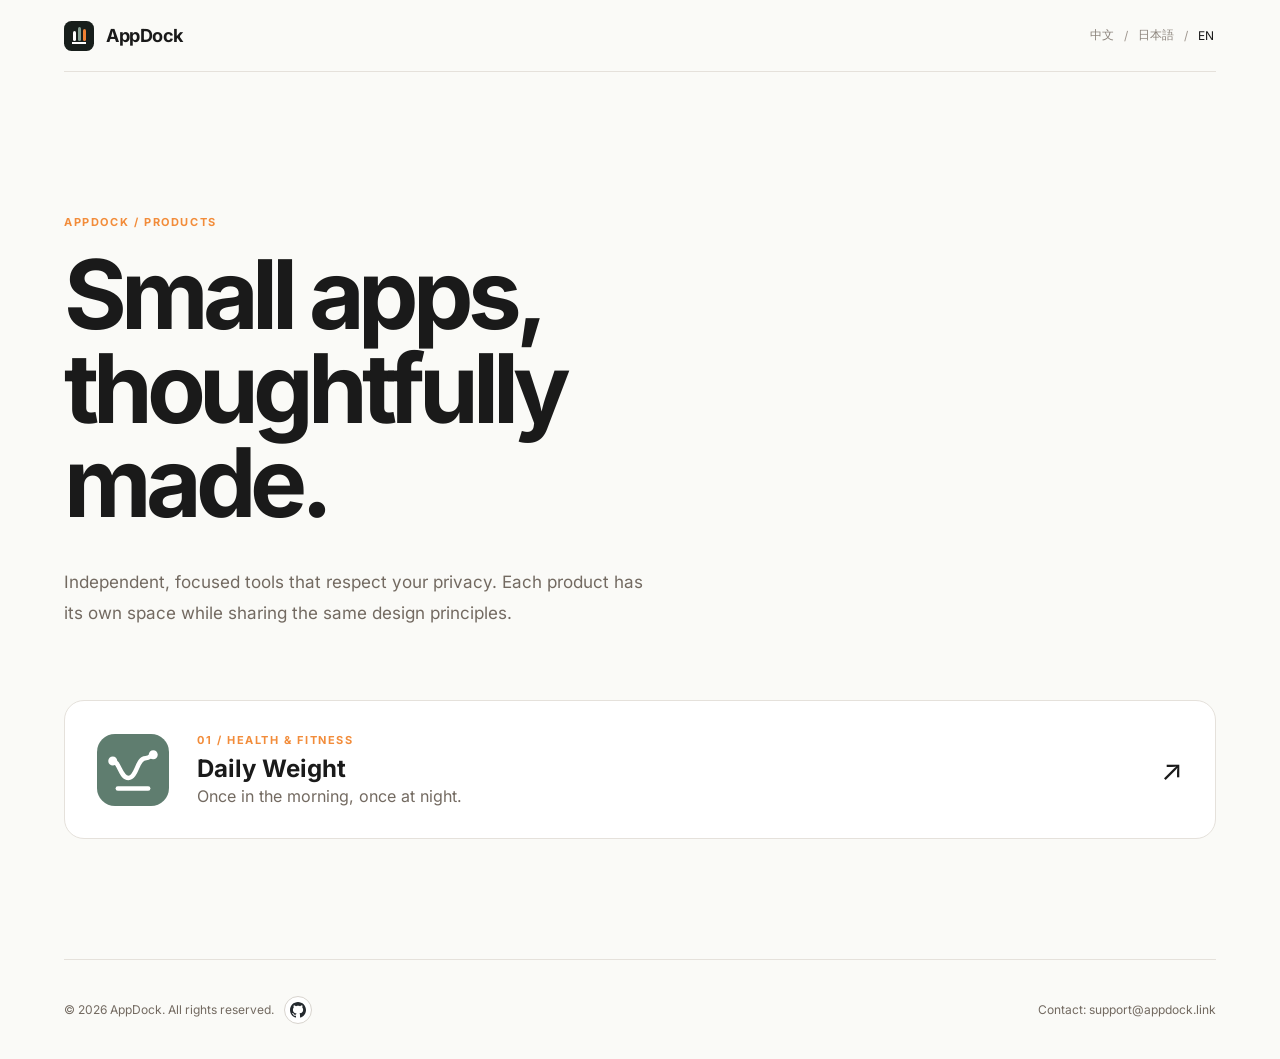
==== index.html @ 4259194f "更新网页介绍" ====
<!doctype html>
<html lang="zh-CN">

<head>
  <meta charset="utf-8" />
  <meta name="viewport" content="width=device-width, initial-scale=1" />
  <meta name="theme-color" content="#fafaf7" />
  <meta name="description" content="AppDock — 用心打磨的小应用。" data-i18n-content="meta.description" />
  <link rel="canonical" href="https://appdock.link/" />
  <link rel="icon" href="./assets/appdock-icon.svg?v=2" type="image/svg+xml" sizes="any" />
  <link rel="alternate icon" href="./favicon.ico?v=2" sizes="32x32" />
  <link rel="apple-touch-icon" href="./assets/apple-touch-icon.png?v=2" />
  <link rel="stylesheet" href="./portal.css" />
  <title>AppDock — 用心打磨的小应用</title>
</head>

<body>
  <header>
    <a class="brand" href="./" aria-label="AppDock">
      <span class="brand-mark" aria-hidden="true">
        <span class="brand-bars"><i></i><i></i><i></i></span>
        <span class="brand-baseline"></span>
      </span>
      <span>AppDock</span>
    </a>
    <div class="language-switcher" aria-label="选择语言" data-i18n-aria-label="a11y.language">
      <button type="button" data-locale="zh-CN">中文</button>
      <span aria-hidden="true">/</span>
      <button type="button" data-locale="ja">日本語</button>
      <span aria-hidden="true">/</span>
      <button type="button" data-locale="en">EN</button>
    </div>
  </header>
  <main>
    <p class="eyebrow" data-i18n="hero.eyebrow">APPDOCK / 产品</p>
    <h1><span>Small apps,</span><span>thoughtfully made.</span></h1>
    <p class="intro" data-i18n="hero.intro">独立、克制、尊重隐私的小工具。每一款产品都有自己的空间，也共享同一种设计原则。</p>

    <a class="product-card" href="./dailyWeight/">
      <img src="./dailyWeight/assets/images/app-icon.svg" alt="" width="72" height="72" />
      <div>
        <span class="product-index" data-i18n="product.category">01 / 健康与健身</span>
        <strong data-i18n="product.name">朝夕体重</strong>
        <p data-i18n="product.description">每天早晚，各记一次。</p>
      </div>
      <span class="arrow" aria-hidden="true">↗</span>
    </a>
  </main>
  <footer>
    <div class="footer-copyright">
      <span>© 2026 AppDock. All rights reserved.</span>
      <a class="github-link" href="https://github.com/LinHaobo0221" target="_blank" rel="noopener noreferrer"
        aria-label="GitHub — LinHaobo0221" title="GitHub — LinHaobo0221">
        <img src="./assets/social/github-mark.svg" alt="" width="16" height="16" />
      </a>
    </div>
    <a class="footer-contact" href="mailto:support@appdock.link"><span data-i18n="footer.contact">联系我们：</span><span>support@appdock.link</span></a>
  </footer>
  <script src="./portal.js" defer></script>
</body>

</html>
---- portal.css ----
@font-face {
  font-family: "AppDock Inter";
  src: url("./dailyWeight/assets/fonts/inter-400.ttf") format("truetype");
  font-weight: 400;
  font-display: swap;
}

:root {
  --portal-font: "AppDock Inter", "PingFang SC", "Microsoft YaHei", sans-serif;
}

html[lang="ja"] {
  --portal-font: "AppDock Inter", "Hiragino Sans", "Yu Gothic", YuGothic, sans-serif;
}

html[lang="en"] {
  --portal-font: "AppDock Inter", -apple-system, BlinkMacSystemFont, "Segoe UI", sans-serif;
}

@font-face {
  font-family: "AppDock Inter";
  src: url("./dailyWeight/assets/fonts/inter-700.ttf") format("truetype");
  font-weight: 700;
  font-display: swap;
}

* {
  box-sizing: border-box;
}

body {
  max-width: 1200px;
  min-height: 100vh;
  margin: 0 auto;
  padding: 0 24px;
  color: #1a1a1a;
  background: #fafaf7;
  font-family: var(--portal-font);
}

a {
  color: inherit;
  text-decoration: none;
}

header,
footer {
  display: flex;
  align-items: center;
  justify-content: space-between;
}

header {
  height: 72px;
  border-bottom: 1px solid #e5e1db;
}

header p,
footer {
  color: #736a61;
  font-size: 12px;
}

.brand {
  display: inline-flex;
  align-items: center;
  gap: 12px;
  font-size: 18px;
  font-weight: 700;
  letter-spacing: -0.5px;
}

.brand-mark {
  display: flex;
  width: 30px;
  height: 30px;
  flex-direction: column;
  align-items: center;
  justify-content: center;
  gap: 1px;
  border-radius: 7.5px;
  background: #171e1b;
}

.brand-bars {
  display: flex;
  height: 14px;
  align-items: flex-end;
  gap: 2px;
}

.brand-bars i {
  width: 3px;
  border-radius: 2px;
}

.brand-bars i:nth-child(1) { height: 10px; background: #fff; }
.brand-bars i:nth-child(2) { height: 14px; background: #849f92; }
.brand-bars i:nth-child(3) { height: 12px; background: #f08133; }
.brand-baseline { width: 14px; height: 2px; background: #fff; }

.language-switcher {
  display: flex;
  align-items: center;
  gap: 8px;
  color: #a09890;
  font-size: 12px;
}

.language-switcher button {
  padding: 8px 2px;
  color: #8b837b;
  border: 0;
  background: transparent;
  font: inherit;
  cursor: pointer;
  transition: color 160ms ease;
}

.language-switcher button:hover,
.language-switcher button.is-active {
  color: #1a1a1a;
}

main {
  padding: 132px 0 120px;
}

.eyebrow,
.product-index {
  color: #f28c3a;
  font-size: 11px;
  font-weight: 700;
  letter-spacing: 1.6px;
}

h1 {
  max-width: 760px;
  margin: 18px 0 0;
  font-size: clamp(52px, 8vw, 96px);
  line-height: 0.98;
  letter-spacing: -0.065em;
}

h1 span {
  display: block;
}

.intro {
  max-width: 590px;
  margin: 38px 0 72px;
  color: #736a61;
  font-size: 17px;
  line-height: 1.8;
}

.product-card {
  position: relative;
  display: grid;
  grid-template-columns: 72px 1fr auto;
  gap: 28px;
  align-items: center;
  padding: 32px;
  border: 1px solid #e5e1db;
  border-radius: 20px;
  background: #fff;
  transition: border-color 180ms ease, transform 180ms ease;
}

.product-card:hover {
  border-color: #9eb2a8;
  transform: translateY(-2px);
}

.product-card img {
  width: 72px;
  height: 72px;
  border-radius: 18px;
}

.product-card strong,
.product-card p,
.product-index {
  display: block;
}

.product-card strong {
  margin-top: 7px;
  font-size: 24px;
}

.product-card p {
  margin: 3px 0 0;
  color: #736a61;
}

.arrow {
  font-size: 28px;
}

footer {
  min-height: 100px;
  border-top: 1px solid #e5e1db;
}

.footer-copyright {
  display: flex;
  align-items: center;
  gap: 10px;
}

.github-link {
  display: inline-flex;
  width: 28px;
  height: 28px;
  flex: 0 0 auto;
  align-items: center;
  justify-content: center;
  border: 1px solid #d8d4ce;
  border-radius: 50%;
  background: #fff;
  transition: border-color 160ms ease, transform 160ms ease;
}

.github-link img {
  width: 16px;
  height: 16px;
}

.github-link:hover {
  border-color: #8b847d;
  transform: translateY(-1px);
}

.footer-contact {
  color: #736a61;
  transition: color 160ms ease;
}

.footer-contact:hover {
  color: #1a1a1a;
}

.footer-contact span:last-child {
  font-family: "AppDock Inter", sans-serif;
}

@media (max-width: 600px) {
  main { padding: 82px 0 80px; }
  .intro { margin-bottom: 48px; }
  .product-card { grid-template-columns: 58px 1fr; gap: 18px; padding: 22px; }
  .product-card img { width: 58px; height: 58px; border-radius: 14px; }
  .product-card strong { font-size: 20px; }
  .arrow { display: none; }
  footer { align-items: flex-start; flex-direction: column; justify-content: center; gap: 12px; }
}
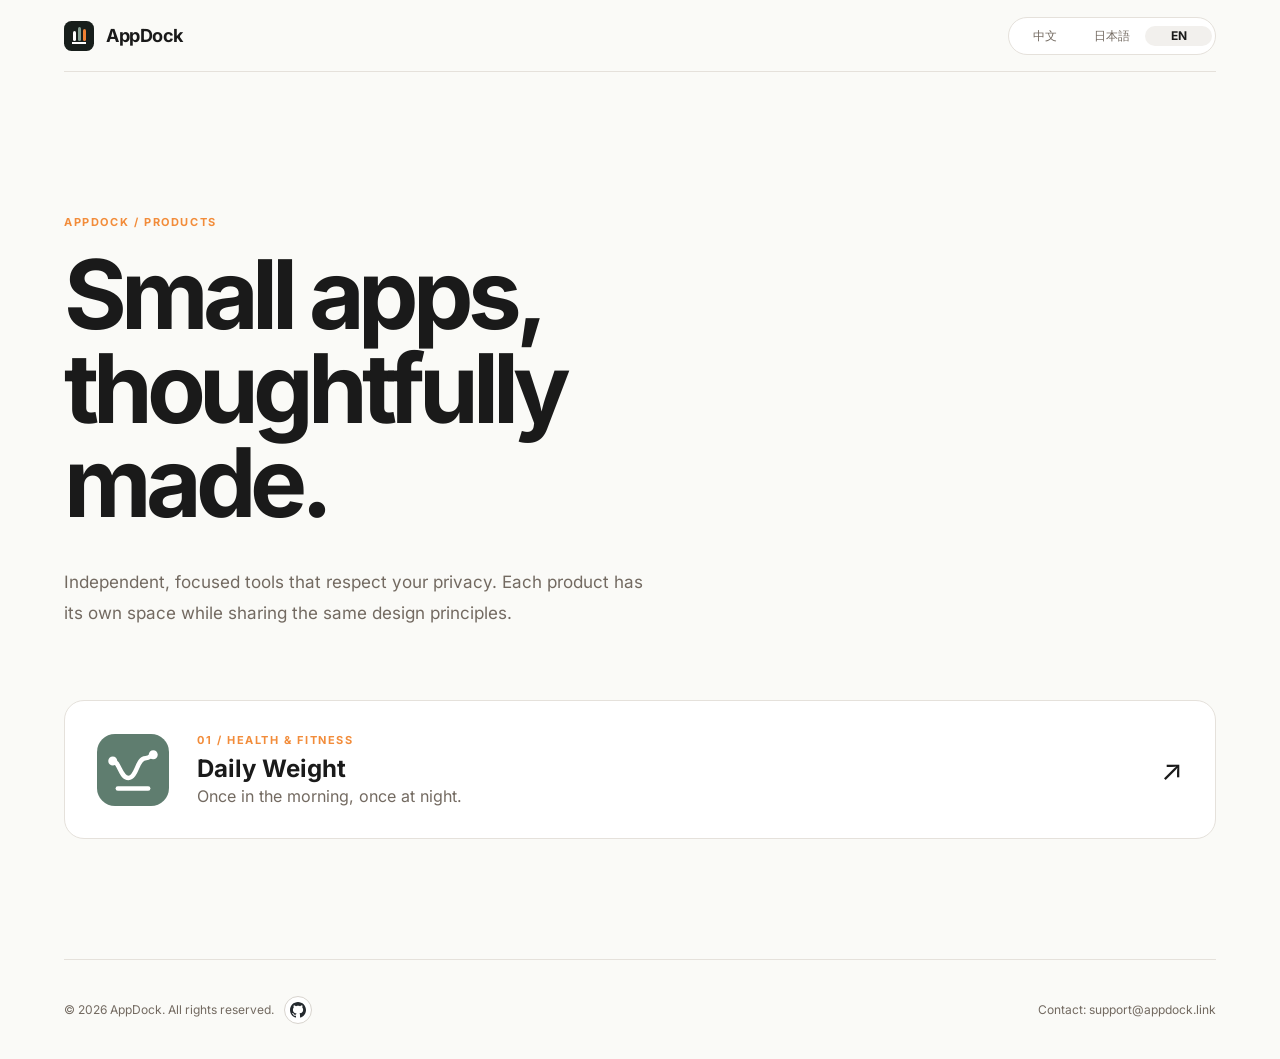
==== commit b2d6e443: "修正多语言样式" ====
--- a/index.html
+++ b/index.html
@@ -11,7 +11,7 @@
   <link rel="alternate icon" href="./favicon.ico?v=2" sizes="32x32" />
   <link rel="apple-touch-icon" href="./assets/apple-touch-icon.png?v=2" />
   <link rel="stylesheet" href="./portal.css" />
-  <title>AppDock — 用心打磨的小应用</title>
+  <title>AppDock — Small apps, thoughtfully made.</title>
 </head>
 
 <body>
@@ -23,12 +23,10 @@
       </span>
       <span>AppDock</span>
     </a>
-    <div class="language-switcher" aria-label="选择语言" data-i18n-aria-label="a11y.language">
-      <button type="button" data-locale="zh-CN">中文</button>
-      <span aria-hidden="true">/</span>
-      <button type="button" data-locale="ja">日本語</button>
-      <span aria-hidden="true">/</span>
-      <button type="button" data-locale="en">EN</button>
+    <div class="language-switcher" role="group" aria-label="选择语言" data-i18n-aria-label="a11y.language">
+      <button type="button" data-locale="zh-CN" aria-pressed="true">中文</button>
+      <button type="button" data-locale="ja" aria-pressed="false">日本語</button>
+      <button type="button" data-locale="en" aria-pressed="false">EN</button>
     </div>
   </header>
   <main>
@@ -36,7 +34,7 @@
     <h1><span>Small apps,</span><span>thoughtfully made.</span></h1>
     <p class="intro" data-i18n="hero.intro">独立、克制、尊重隐私的小工具。每一款产品都有自己的空间，也共享同一种设计原则。</p>
 
-    <a class="product-card" href="./dailyWeight/">
+    <a class="product-card" href="./dailyWeight/" target="_blank" rel="noopener noreferrer">
       <img src="./dailyWeight/assets/images/app-icon.svg" alt="" width="72" height="72" />
       <div>
         <span class="product-index" data-i18n="product.category">01 / 健康与健身</span>
--- a/portal.css
+++ b/portal.css
@@ -100,26 +100,38 @@
 .brand-baseline { width: 14px; height: 2px; background: #fff; }
 
 .language-switcher {
-  display: flex;
-  align-items: center;
-  gap: 8px;
-  color: #a09890;
-  font-size: 12px;
+  display: grid;
+  width: 208px;
+  height: 38px;
+  grid-template-columns: repeat(3, 1fr);
+  align-items: center;
+  padding: 3px;
+  border: 1px solid #e5e1db;
+  border-radius: 19px;
+  background: #fff;
 }
 
 .language-switcher button {
-  padding: 8px 2px;
-  color: #8b837b;
+  padding: 0;
+  color: #736a61;
   border: 0;
   background: transparent;
-  font: inherit;
+  font-family: "AppDock Inter", sans-serif;
+  font-size: 12px;
+  line-height: 20px;
   cursor: pointer;
-  transition: color 160ms ease;
-}
-
-.language-switcher button:hover,
-.language-switcher button.is-active {
-  color: #1a1a1a;
+  transition: color 160ms ease, background-color 160ms ease;
+}
+
+.language-switcher button:hover {
+  color: #1a1a1a;
+}
+
+.language-switcher button[aria-pressed="true"] {
+  color: #1a1a1a;
+  border-radius: 15px;
+  background: #f2f0ed;
+  font-weight: 600;
 }
 
 main {
@@ -246,6 +258,8 @@
 }
 
 @media (max-width: 600px) {
+  body { padding-inline: 16px; }
+  .language-switcher { width: 168px; }
   main { padding: 82px 0 80px; }
   .intro { margin-bottom: 48px; }
   .product-card { grid-template-columns: 58px 1fr; gap: 18px; padding: 22px; }
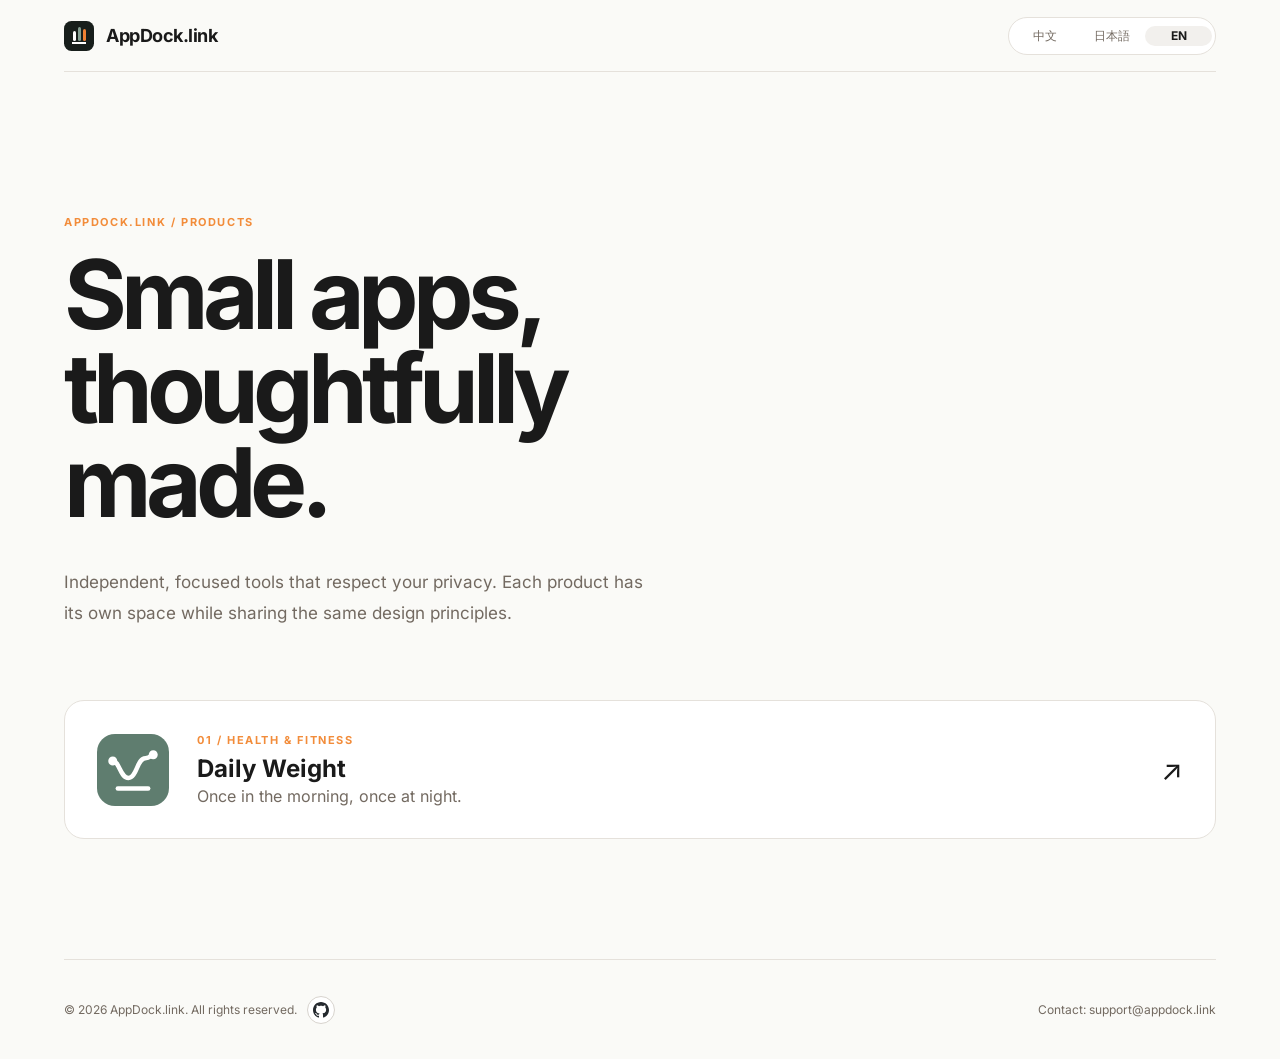
==== commit aab11743: "更新产品名称" ====
--- a/index.html
+++ b/index.html
@@ -5,23 +5,23 @@
   <meta charset="utf-8" />
   <meta name="viewport" content="width=device-width, initial-scale=1" />
   <meta name="theme-color" content="#fafaf7" />
-  <meta name="description" content="AppDock — 用心打磨的小应用。" data-i18n-content="meta.description" />
+  <meta name="description" content="AppDock.link — 用心打磨的小应用。" data-i18n-content="meta.description" />
   <link rel="canonical" href="https://appdock.link/" />
   <link rel="icon" href="./assets/appdock-icon.svg?v=2" type="image/svg+xml" sizes="any" />
   <link rel="alternate icon" href="./favicon.ico?v=2" sizes="32x32" />
   <link rel="apple-touch-icon" href="./assets/apple-touch-icon.png?v=2" />
   <link rel="stylesheet" href="./portal.css" />
-  <title>AppDock — Small apps, thoughtfully made.</title>
+  <title>AppDock.link — Small apps, thoughtfully made.</title>
 </head>
 
 <body>
   <header>
-    <a class="brand" href="./" aria-label="AppDock">
+    <a class="brand" href="./" aria-label="AppDock.link">
       <span class="brand-mark" aria-hidden="true">
         <span class="brand-bars"><i></i><i></i><i></i></span>
         <span class="brand-baseline"></span>
       </span>
-      <span>AppDock</span>
+      <span>AppDock.link</span>
     </a>
     <div class="language-switcher" role="group" aria-label="选择语言" data-i18n-aria-label="a11y.language">
       <button type="button" data-locale="zh-CN" aria-pressed="true">中文</button>
@@ -30,7 +30,7 @@
     </div>
   </header>
   <main>
-    <p class="eyebrow" data-i18n="hero.eyebrow">APPDOCK / 产品</p>
+    <p class="eyebrow" data-i18n="hero.eyebrow">APPDOCK.LINK / 产品</p>
     <h1><span>Small apps,</span><span>thoughtfully made.</span></h1>
     <p class="intro" data-i18n="hero.intro">独立、克制、尊重隐私的小工具。每一款产品都有自己的空间，也共享同一种设计原则。</p>
 
@@ -46,7 +46,7 @@
   </main>
   <footer>
     <div class="footer-copyright">
-      <span>© 2026 AppDock. All rights reserved.</span>
+      <span>© 2026 AppDock.link. All rights reserved.</span>
       <a class="github-link" href="https://github.com/LinHaobo0221" target="_blank" rel="noopener noreferrer"
         aria-label="GitHub — LinHaobo0221" title="GitHub — LinHaobo0221">
         <img src="./assets/social/github-mark.svg" alt="" width="16" height="16" />
--- a/portal.css
+++ b/portal.css
@@ -1,24 +1,24 @@
 @font-face {
-  font-family: "AppDock Inter";
+  font-family: "AppDock.link Inter";
   src: url("./dailyWeight/assets/fonts/inter-400.ttf") format("truetype");
   font-weight: 400;
   font-display: swap;
 }
 
 :root {
-  --portal-font: "AppDock Inter", "PingFang SC", "Microsoft YaHei", sans-serif;
+  --portal-font: "AppDock.link Inter", "PingFang SC", "Microsoft YaHei", sans-serif;
 }
 
 html[lang="ja"] {
-  --portal-font: "AppDock Inter", "Hiragino Sans", "Yu Gothic", YuGothic, sans-serif;
+  --portal-font: "AppDock.link Inter", "Hiragino Sans", "Yu Gothic", YuGothic, sans-serif;
 }
 
 html[lang="en"] {
-  --portal-font: "AppDock Inter", -apple-system, BlinkMacSystemFont, "Segoe UI", sans-serif;
+  --portal-font: "AppDock.link Inter", -apple-system, BlinkMacSystemFont, "Segoe UI", sans-serif;
 }
 
 @font-face {
-  font-family: "AppDock Inter";
+  font-family: "AppDock.link Inter";
   src: url("./dailyWeight/assets/fonts/inter-700.ttf") format("truetype");
   font-weight: 700;
   font-display: swap;
@@ -116,7 +116,7 @@
   color: #736a61;
   border: 0;
   background: transparent;
-  font-family: "AppDock Inter", sans-serif;
+  font-family: "AppDock.link Inter", sans-serif;
   font-size: 12px;
   line-height: 20px;
   cursor: pointer;
@@ -254,12 +254,14 @@
 }
 
 .footer-contact span:last-child {
-  font-family: "AppDock Inter", sans-serif;
+  font-family: "AppDock.link Inter", sans-serif;
 }
 
 @media (max-width: 600px) {
   body { padding-inline: 16px; }
-  .language-switcher { width: 168px; }
+  .brand { gap: 9px; font-size: 16px; }
+  .brand-mark { width: 28px; height: 28px; }
+  .language-switcher { width: 146px; }
   main { padding: 82px 0 80px; }
   .intro { margin-bottom: 48px; }
   .product-card { grid-template-columns: 58px 1fr; gap: 18px; padding: 22px; }
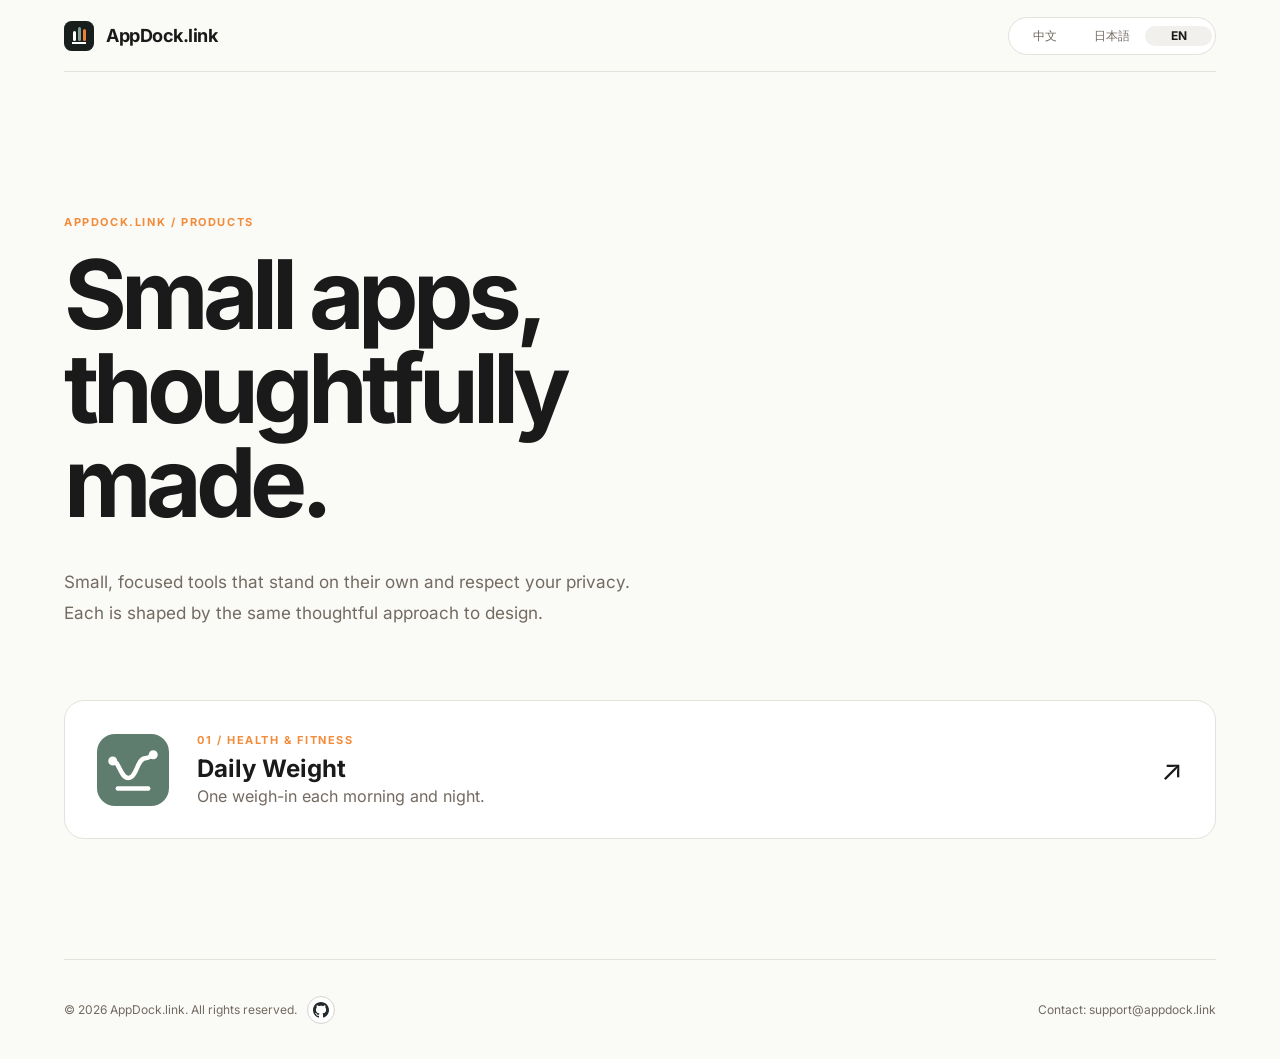
==== commit d51ef2f0: "更新语言" ====
--- a/index.html
+++ b/index.html
@@ -11,7 +11,7 @@
   <link rel="alternate icon" href="./favicon.ico?v=2" sizes="32x32" />
   <link rel="apple-touch-icon" href="./assets/apple-touch-icon.png?v=2" />
   <link rel="stylesheet" href="./portal.css" />
-  <title>AppDock.link — Small apps, thoughtfully made.</title>
+  <title data-i18n="meta.title">AppDock.link — Small apps, thoughtfully made.</title>
 </head>
 
 <body>
@@ -24,14 +24,14 @@
       <span>AppDock.link</span>
     </a>
     <div class="language-switcher" role="group" aria-label="选择语言" data-i18n-aria-label="a11y.language">
-      <button type="button" data-locale="zh-CN" aria-pressed="true">中文</button>
-      <button type="button" data-locale="ja" aria-pressed="false">日本語</button>
-      <button type="button" data-locale="en" aria-pressed="false">EN</button>
+      <button type="button" data-locale="zh-CN" lang="zh-CN" aria-pressed="true">中文</button>
+      <button type="button" data-locale="ja" lang="ja" aria-pressed="false">日本語</button>
+      <button type="button" data-locale="en" lang="en" aria-pressed="false">EN</button>
     </div>
   </header>
   <main>
     <p class="eyebrow" data-i18n="hero.eyebrow">APPDOCK.LINK / 产品</p>
-    <h1><span>Small apps,</span><span>thoughtfully made.</span></h1>
+    <h1 lang="en"><span data-i18n="hero.titleLine1">Small apps,</span><span data-i18n="hero.titleLine2">thoughtfully made.</span></h1>
     <p class="intro" data-i18n="hero.intro">独立、克制、尊重隐私的小工具。每一款产品都有自己的空间，也共享同一种设计原则。</p>
 
     <a class="product-card" href="./dailyWeight/" target="_blank" rel="noopener noreferrer">
--- a/portal.css
+++ b/portal.css
@@ -264,9 +264,9 @@
   .language-switcher { width: 146px; }
   main { padding: 82px 0 80px; }
   .intro { margin-bottom: 48px; }
-  .product-card { grid-template-columns: 58px 1fr; gap: 18px; padding: 22px; }
+  .product-card { grid-template-columns: 58px minmax(0, 1fr) auto; gap: 18px; padding: 22px; }
   .product-card img { width: 58px; height: 58px; border-radius: 14px; }
   .product-card strong { font-size: 20px; }
-  .arrow { display: none; }
+  .arrow { display: block; justify-self: end; line-height: 1; }
   footer { align-items: flex-start; flex-direction: column; justify-content: center; gap: 12px; }
 }
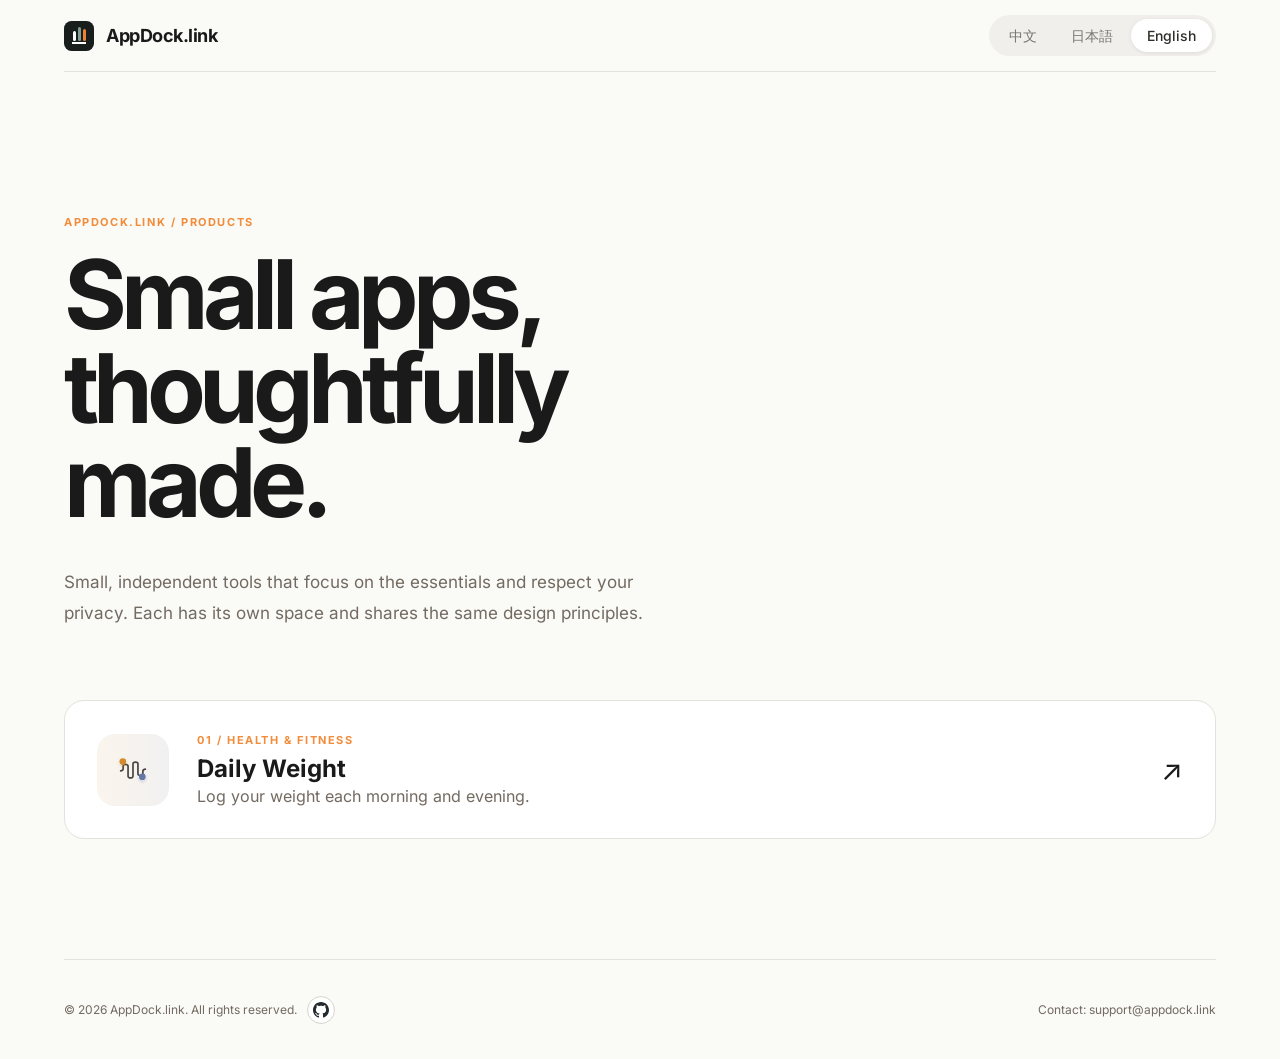
==== commit d3b16fff: "更新网站" ====
--- a/index.html
+++ b/index.html
@@ -11,6 +11,7 @@
   <link rel="alternate icon" href="./favicon.ico?v=2" sizes="32x32" />
   <link rel="apple-touch-icon" href="./assets/apple-touch-icon.png?v=2" />
   <link rel="stylesheet" href="./portal.css" />
+  <link rel="stylesheet" href="./assets/language-switcher.css" />
   <title data-i18n="meta.title">AppDock.link — Small apps, thoughtfully made.</title>
 </head>
 
@@ -26,7 +27,7 @@
     <div class="language-switcher" role="group" aria-label="选择语言" data-i18n-aria-label="a11y.language">
       <button type="button" data-locale="zh-CN" lang="zh-CN" aria-pressed="true">中文</button>
       <button type="button" data-locale="ja" lang="ja" aria-pressed="false">日本語</button>
-      <button type="button" data-locale="en" lang="en" aria-pressed="false">EN</button>
+      <button type="button" data-locale="en" lang="en" aria-pressed="false">English</button>
     </div>
   </header>
   <main>
@@ -35,7 +36,7 @@
     <p class="intro" data-i18n="hero.intro">独立、克制、尊重隐私的小工具。每一款产品都有自己的空间，也共享同一种设计原则。</p>
 
     <a class="product-card" href="./dailyWeight/" target="_blank" rel="noopener noreferrer">
-      <img src="./dailyWeight/assets/images/app-icon.svg" alt="" width="72" height="72" />
+      <img src="./dailyWeight/assets/images/app-icon.svg?v=4" alt="" width="72" height="72" />
       <div>
         <span class="product-index" data-i18n="product.category">01 / 健康与健身</span>
         <strong data-i18n="product.name">朝夕体重</strong>
--- a/portal.css
+++ b/portal.css
@@ -2,6 +2,13 @@
   font-family: "AppDock.link Inter";
   src: url("./dailyWeight/assets/fonts/inter-400.ttf") format("truetype");
   font-weight: 400;
+  font-display: swap;
+}
+
+@font-face {
+  font-family: "AppDock.link Inter";
+  src: url("./dailyWeight/assets/fonts/inter-500.ttf") format("truetype");
+  font-weight: 500;
   font-display: swap;
 }
 
@@ -99,40 +106,6 @@
 .brand-bars i:nth-child(3) { height: 12px; background: #f08133; }
 .brand-baseline { width: 14px; height: 2px; background: #fff; }
 
-.language-switcher {
-  display: grid;
-  width: 208px;
-  height: 38px;
-  grid-template-columns: repeat(3, 1fr);
-  align-items: center;
-  padding: 3px;
-  border: 1px solid #e5e1db;
-  border-radius: 19px;
-  background: #fff;
-}
-
-.language-switcher button {
-  padding: 0;
-  color: #736a61;
-  border: 0;
-  background: transparent;
-  font-family: "AppDock.link Inter", sans-serif;
-  font-size: 12px;
-  line-height: 20px;
-  cursor: pointer;
-  transition: color 160ms ease, background-color 160ms ease;
-}
-
-.language-switcher button:hover {
-  color: #1a1a1a;
-}
-
-.language-switcher button[aria-pressed="true"] {
-  color: #1a1a1a;
-  border-radius: 15px;
-  background: #f2f0ed;
-  font-weight: 600;
-}
 
 main {
   padding: 132px 0 120px;
@@ -261,7 +234,6 @@
   body { padding-inline: 16px; }
   .brand { gap: 9px; font-size: 16px; }
   .brand-mark { width: 28px; height: 28px; }
-  .language-switcher { width: 146px; }
   main { padding: 82px 0 80px; }
   .intro { margin-bottom: 48px; }
   .product-card { grid-template-columns: 58px minmax(0, 1fr) auto; gap: 18px; padding: 22px; }
@@ -270,3 +242,8 @@
   .arrow { display: block; justify-self: end; line-height: 1; }
   footer { align-items: flex-start; flex-direction: column; justify-content: center; gap: 12px; }
 }
+
+@media (max-width: 480px) {
+  header { height: auto; min-height: 72px; flex-wrap: wrap; gap: 16px; padding-block: 18px; }
+  header .language-switcher { margin-left: auto; }
+}
--- a/assets/language-switcher.css
+++ b/assets/language-switcher.css
@@ -0,0 +1,63 @@
+/* Figma 48:31 — shared by the AppDock portal and Daily Weight. */
+.language-switcher {
+  display: inline-flex;
+  flex: 0 0 auto;
+  align-items: stretch;
+  gap: 2px;
+  padding: 4px;
+  border: 0;
+  border-radius: 24px;
+  background: #f1efec;
+}
+
+.language-switcher button {
+  display: inline-flex;
+  align-items: center;
+  justify-content: center;
+  margin: 0;
+  padding: 8px 16px;
+  border: 0;
+  border-radius: 20px;
+  background: transparent;
+  color: #787570;
+  font-family:
+    "AppDock.link Inter",
+    -apple-system,
+    BlinkMacSystemFont,
+    "Segoe UI",
+    sans-serif;
+  font-size: 14px;
+  font-weight: 400;
+  line-height: 17px;
+  white-space: nowrap;
+  cursor: pointer;
+  transition:
+    background-color 160ms ease,
+    color 160ms ease,
+    box-shadow 160ms ease;
+}
+
+.language-switcher button:hover {
+  color: #2e2d2a;
+}
+.language-switcher button[aria-pressed="true"] {
+  color: #2e2d2a;
+  background: #fff;
+  font-weight: 500;
+  box-shadow: 0 1px 4px rgb(0 0 0 / 8%);
+}
+.language-switcher button:focus-visible {
+  outline: 2px solid #a76c1e;
+  outline-offset: 3px;
+}
+
+@media (pointer: coarse) {
+  .language-switcher button {
+    min-height: 44px;
+  }
+}
+@media (prefers-reduced-motion: reduce) {
+  .language-switcher button {
+    transition: none;
+  }
+}
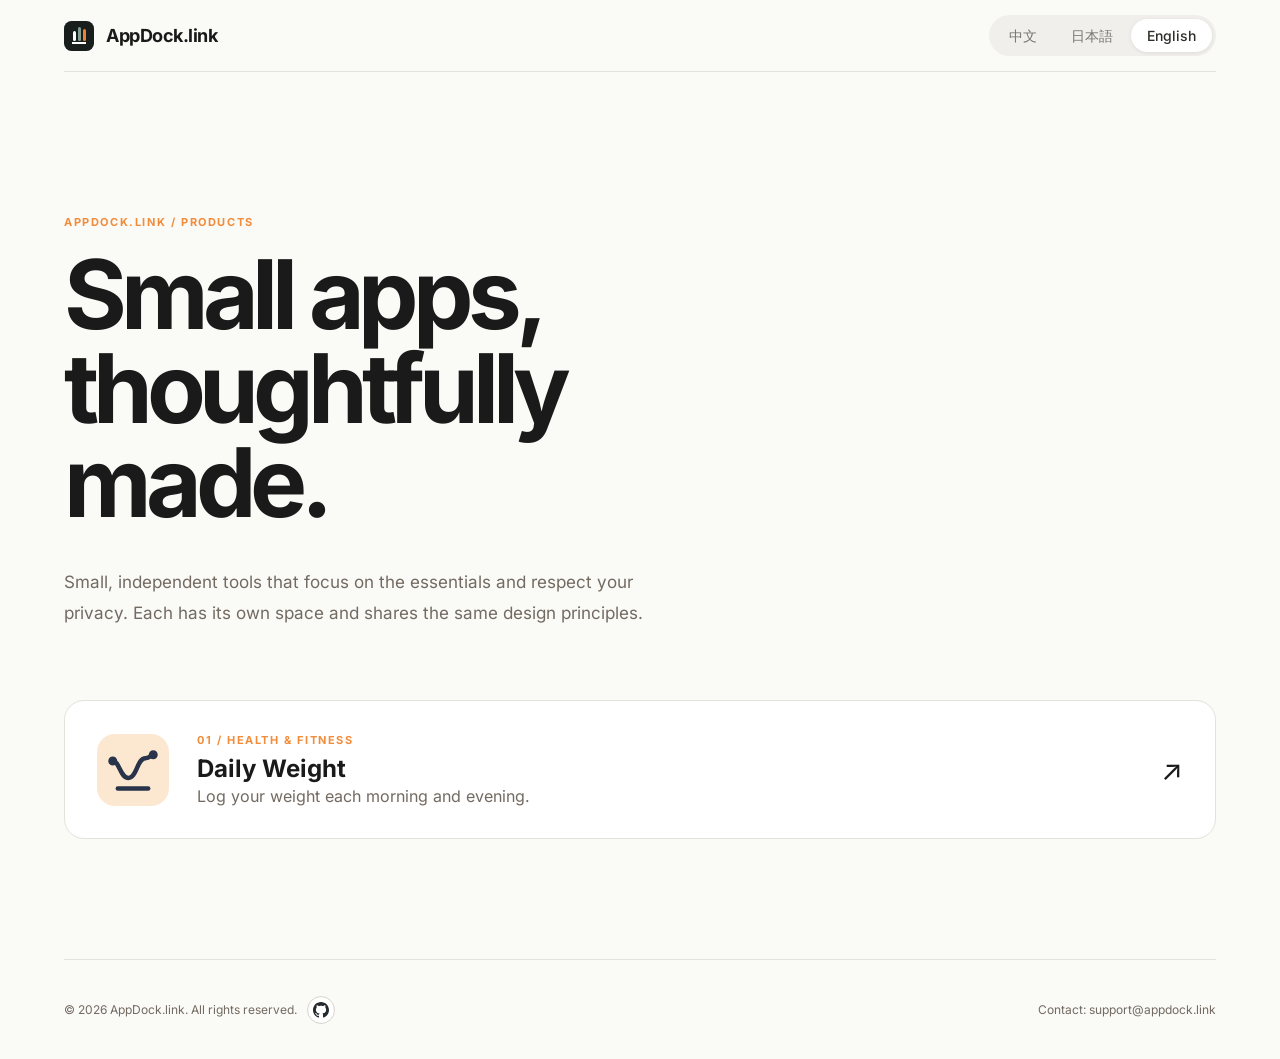
==== commit 06c3f9d9: "变化网站颜色" ====
--- a/index.html
+++ b/index.html
@@ -36,7 +36,7 @@
     <p class="intro" data-i18n="hero.intro">独立、克制、尊重隐私的小工具。每一款产品都有自己的空间，也共享同一种设计原则。</p>
 
     <a class="product-card" href="./dailyWeight/" target="_blank" rel="noopener noreferrer">
-      <img src="./dailyWeight/assets/images/app-icon.svg?v=4" alt="" width="72" height="72" />
+      <img src="./dailyWeight/assets/images/app-icon.svg?v=5" alt="" width="72" height="72" />
       <div>
         <span class="product-index" data-i18n="product.category">01 / 健康与健身</span>
         <strong data-i18n="product.name">朝夕体重</strong>
